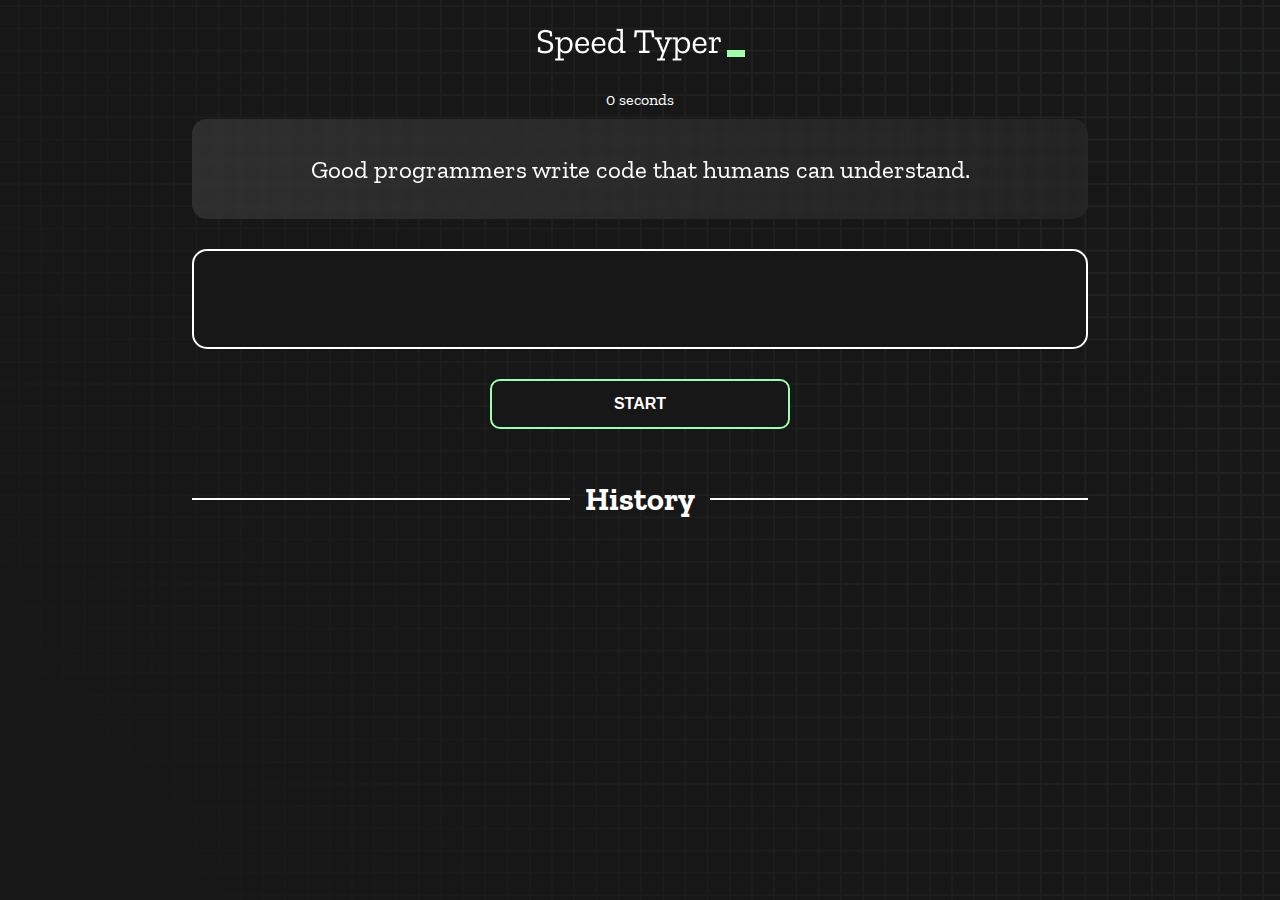
==== index.html @ 6db364bf "Initial commit" ====
<!DOCTYPE html>
<html lang="en">
  <head>
    <meta charset="UTF-8" />
    <meta http-equiv="X-UA-Compatible" content="IE=edge" />
    <meta name="viewport" content="width=device-width, initial-scale=1.0" />
    <title>Speed Monster</title>
    <link rel="stylesheet" href="styles.css" />
    <link rel="preconnect" href="https://fonts.googleapis.com" />
    <link rel="preconnect" href="https://fonts.gstatic.com" crossorigin />
    <link
      href="https://fonts.googleapis.com/css2?family=Zilla+Slab:wght@300;400;500&display=swap"
      rel="stylesheet"
    />
  </head>
  <body>
    <h1 class="title"><img src="./logo.png" /></h1>
    <div id="show-time">0 seconds</div>

    <div class="box-container">
      <div id="question"></div>

      <div id="display" class="inactive"></div>

      <div class="buttons">
        <button id="starts">START</button>
      </div>

      <div class="divider-container">
        <div class="line"></div>
        <h1 class="title2">History</h1>
        <div class="line"></div>
      </div>
      <div id="histories"></div>
    </div>

    <div id="countdown"></div>
    <div id="modal-background" class="hidden"></div>
    <div id="result" class="hidden"></div>

    <script src="./history.js"></script>
    <script src="./script.js"></script>
  </body>
</html>
---- styles.css ----
* {
  padding: 0;
  margin: 0;
  box-sizing: border-box;
}

body {
  background-image: url("./bg.png");
  background-size: cover;
  background-position: left top;
  font-family: "Zilla Slab", serif;
}

.box-container {
  width: 70%;
  margin: 0 auto;
}

#question {
  height: 100px;
  display: flex;
  align-items: center;
  justify-content: center;
  color: white;
  font-size: 25px;
  border-radius: 15px;
  background: rgb(255, 255, 255);
  background: linear-gradient(
    92.49deg,
    rgba(255, 255, 255, 0.1) 0.18%,
    rgba(255, 255, 255, 0.05) 99.85%
  );
  backdrop-filter: blur(5px);
  margin-bottom: 30px;
}

#display {
  height: 100px;
  display: flex;
  flex-wrap: wrap;
  align-items: center;
  padding-left: 5rem;
  color: white;
  font-size: 32px;
  background-color: #171717;
  border: 2px solid #9dffad;
  border-radius: 15px;
}

#countdown {
  position: fixed;
  height: 100vh;
  width: 100vw;
  background-color: rgba(0, 0, 0, 0.8);
  top: 0;
  left: 0;
  display: flex;
  align-items: center;
  justify-content: center;
  font-size: 3rem;
  color: white;
  display: none;
}
#result {
  position: fixed;
  top: 10%; 
  left: 10%;
  transform: translate(-50%, -50%);
  height: 250px;
  width: 400px;
  background-color: #171717;
  border-radius: 15px;
  border: 2px solid #9dffad;
  color: white;
  text-align: center;
  padding: 2rem;
}
#show-time{
  text-align: center;
  color: white;
  margin: 10px 0;
}

.green {
  color: #9dffad;
}
.red {
  color: #eb6565;
}
.bold {
  font-weight: 700;
}
.inactive {
  border: 2px solid white !important;
}
.hidden {
  display: none;
}
.title {
  text-align: center;
  color: white;
  margin: 20px 0;
}

.divider-container {
  height: 80px;
  display: flex;
  justify-content: center;
  align-items: center;
  gap: 15px;
  margin: 0 auto;
}

.line {
  height: 2px;
  background: white;
  width: 100%;
}

.title2 {
  color: white;
  display: block;
}

.buttons {
  display: flex;
  justify-content: center;
  margin: 30px 0;
}
button {
  padding: 10px 20px;
  border: none;
  font-size: 16px;
  font-weight: bold;
  width: 300px;
  height: 50px;
  color: white;
  background-color: #171717;
  border-radius: 10px;
  border: 2px solid #9dffad;
  cursor: pointer;
}

#histories {
  display: flex;
  flex-wrap: wrap;
  justify-content: space-around;
}

.card {
  width: 100%;
  height: 100%;
  padding: 50px;
  display: flex;
  justify-content: space-between;
  align-items: center;
  padding: 20px 30px;
  color: white;
  border-radius: 15px;
  background: rgb(255, 255, 255);
  background: linear-gradient(
    92.49deg,
    rgba(255, 255, 255, 0.1) 0.18%,
    rgba(255, 255, 255, 0.05) 99.85%
  );
  backdrop-filter: blur(5px);
  margin-bottom: 30px;
}

#modal-background {
  background: rgb(255, 255, 255);
  background: linear-gradient(
    92.49deg,
    rgba(255, 255, 255, 0.1) 0.18%,
    rgba(255, 255, 255, 0.05) 99.85%
  );
  backdrop-filter: blur(5px);
  height: 100vh;
  width: 100%;
  position: fixed;
  top: 0;
}

@media only screen and (max-width: 700px) {
  .box-container {
    padding: 0 20px;
    width: 100%;
  }
  .card {
    flex-direction: column;
  }
}
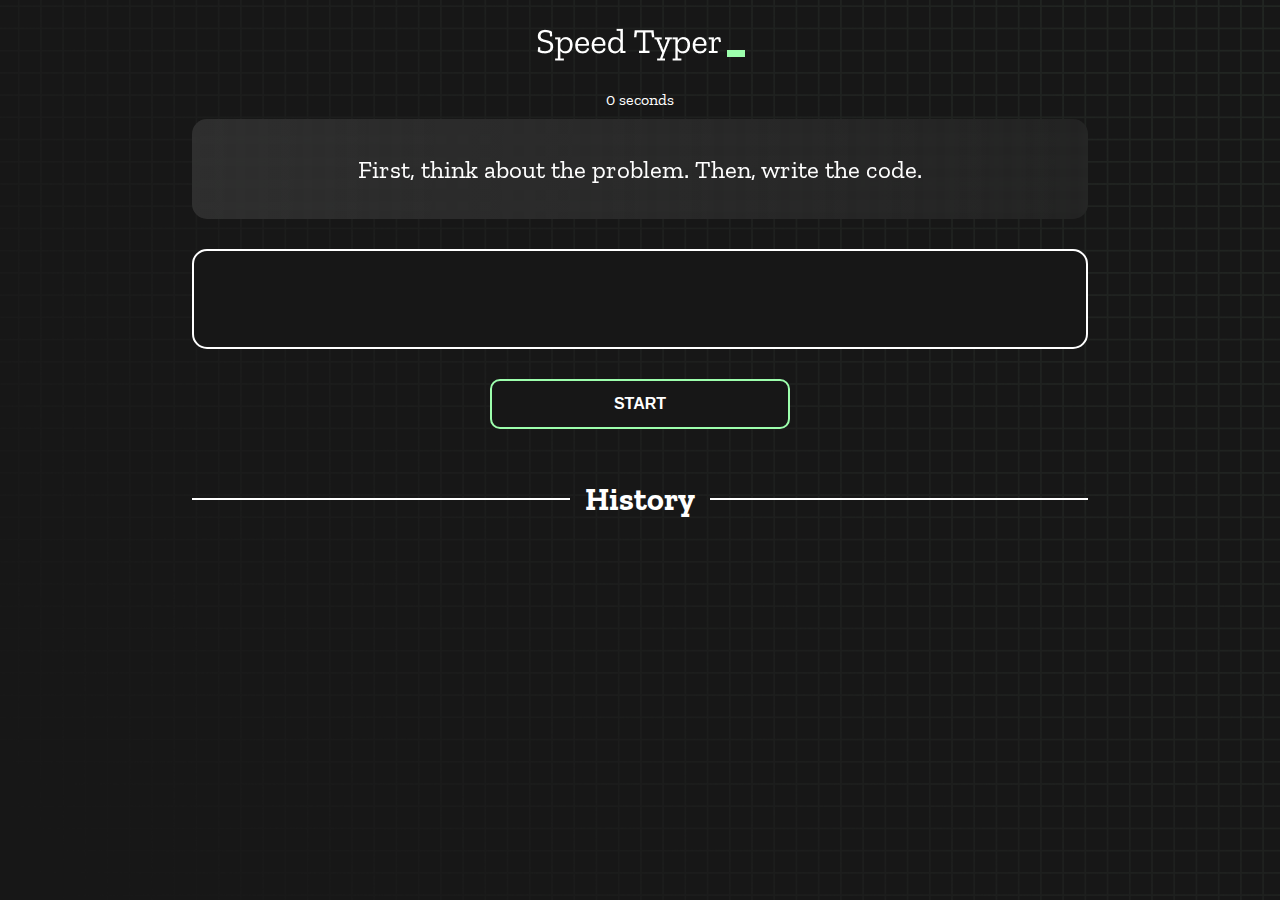
==== commit 2dd5c2ba: "update title" ====
--- a/index.html
+++ b/index.html
@@ -1,44 +1,44 @@
 <!DOCTYPE html>
 <html lang="en">
-  <head>
-    <meta charset="UTF-8" />
-    <meta http-equiv="X-UA-Compatible" content="IE=edge" />
-    <meta name="viewport" content="width=device-width, initial-scale=1.0" />
-    <title>Speed Monster</title>
-    <link rel="stylesheet" href="styles.css" />
-    <link rel="preconnect" href="https://fonts.googleapis.com" />
-    <link rel="preconnect" href="https://fonts.gstatic.com" crossorigin />
-    <link
-      href="https://fonts.googleapis.com/css2?family=Zilla+Slab:wght@300;400;500&display=swap"
-      rel="stylesheet"
-    />
-  </head>
-  <body>
-    <h1 class="title"><img src="./logo.png" /></h1>
-    <div id="show-time">0 seconds</div>
 
-    <div class="box-container">
-      <div id="question"></div>
+<head>
+  <meta charset="UTF-8" />
+  <meta http-equiv="X-UA-Compatible" content="IE=edge" />
+  <meta name="viewport" content="width=device-width, initial-scale=1.0" />
+  <title>type Monstar</title>
+  <link rel="stylesheet" href="styles.css" />
+  <link rel="preconnect" href="https://fonts.googleapis.com" />
+  <link rel="preconnect" href="https://fonts.gstatic.com" crossorigin />
+  <link href="https://fonts.googleapis.com/css2?family=Zilla+Slab:wght@300;400;500&display=swap" rel="stylesheet" />
+</head>
 
-      <div id="display" class="inactive"></div>
+<body>
+  <h1 class="title"><img src="./logo.png" /></h1>
+  <div id="show-time">0 seconds</div>
 
-      <div class="buttons">
-        <button id="starts">START</button>
-      </div>
+  <div class="box-container">
+    <div id="question"></div>
 
-      <div class="divider-container">
-        <div class="line"></div>
-        <h1 class="title2">History</h1>
-        <div class="line"></div>
-      </div>
-      <div id="histories"></div>
+    <div id="display" class="inactive"></div>
+
+    <div class="buttons">
+      <button id="starts">START</button>
     </div>
 
-    <div id="countdown"></div>
-    <div id="modal-background" class="hidden"></div>
-    <div id="result" class="hidden"></div>
+    <div class="divider-container">
+      <div class="line"></div>
+      <h1 class="title2">History</h1>
+      <div class="line"></div>
+    </div>
+    <div id="histories"></div>
+  </div>
 
-    <script src="./history.js"></script>
-    <script src="./script.js"></script>
-  </body>
-</html>
+  <div id="countdown"></div>
+  <div id="modal-background" class="hidden"></div>
+  <div id="result" class="hidden"></div>
+
+  <script src="./history.js"></script>
+  <script src="./script.js"></script>
+</body>
+
+</html>